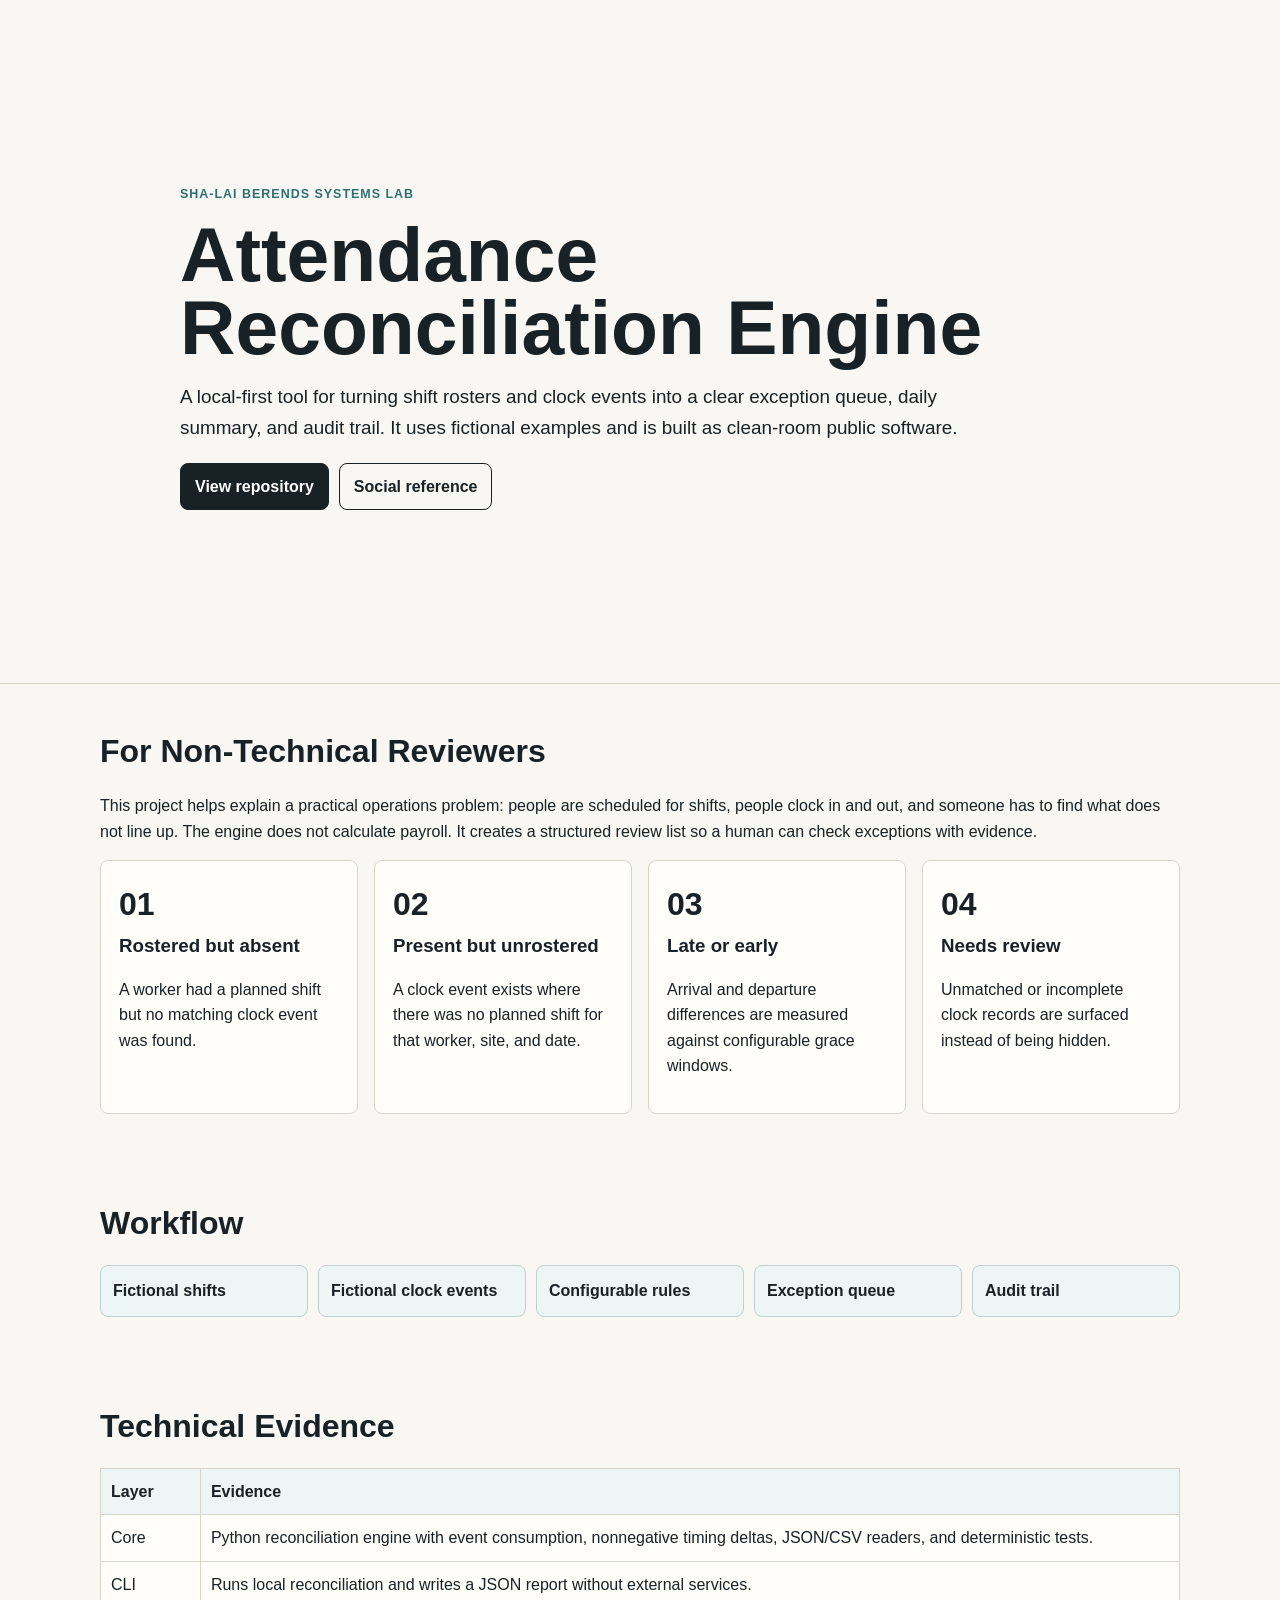
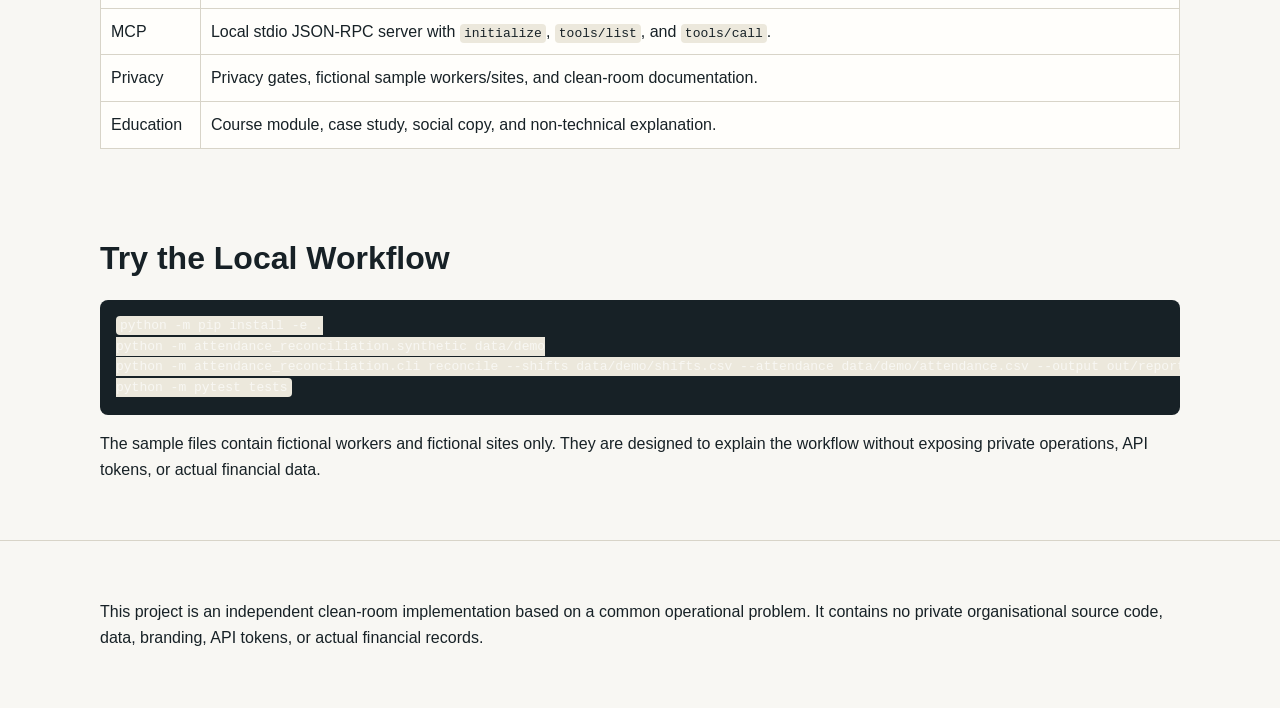
==== site/index.html @ 908300ed "feat: publish attendance reconciliation engine" ====
<!doctype html>
<html lang="en">
  <head>
    <meta charset="utf-8" />
    <meta name="viewport" content="width=device-width, initial-scale=1" />
    <title>Attendance Reconciliation Engine | Sha-Lai Berends Systems Lab</title>
    <meta name="description" content="A clean-room open-source attendance reconciliation engine that compares planned shifts with clock events using fictional data and auditable rules." />
    <link rel="stylesheet" href="./assets/styles.css" />
  </head>
  <body>
    <header class="hero">
      <div class="wrap">
        <p class="eyebrow">Sha-Lai Berends Systems Lab</p>
        <h1>Attendance Reconciliation Engine</h1>
        <p class="lede">A local-first tool for turning shift rosters and clock events into a clear exception queue, daily summary, and audit trail. It uses fictional examples and is built as clean-room public software.</p>
        <div class="button-row">
          <a class="button primary" href="https://github.com/berendsshalai/attendance-reconciliation-engine">View repository</a>
          <a class="button" href="./socials/">Social reference</a>
        </div>
      </div>
    </header>

    <main>
      <section>
        <div class="wrap">
          <h2>For Non-Technical Reviewers</h2>
          <p>This project helps explain a practical operations problem: people are scheduled for shifts, people clock in and out, and someone has to find what does not line up. The engine does not calculate payroll. It creates a structured review list so a human can check exceptions with evidence.</p>
          <div class="grid">
            <div class="card"><span class="metric">01</span><h3>Rostered but absent</h3><p>A worker had a planned shift but no matching clock event was found.</p></div>
            <div class="card"><span class="metric">02</span><h3>Present but unrostered</h3><p>A clock event exists where there was no planned shift for that worker, site, and date.</p></div>
            <div class="card"><span class="metric">03</span><h3>Late or early</h3><p>Arrival and departure differences are measured against configurable grace windows.</p></div>
            <div class="card"><span class="metric">04</span><h3>Needs review</h3><p>Unmatched or incomplete clock records are surfaced instead of being hidden.</p></div>
          </div>
        </div>
      </section>

      <section>
        <div class="wrap">
          <h2>Workflow</h2>
          <div class="flow">
            <span>Fictional shifts</span>
            <span>Fictional clock events</span>
            <span>Configurable rules</span>
            <span>Exception queue</span>
            <span>Audit trail</span>
          </div>
        </div>
      </section>

      <section>
        <div class="wrap">
          <h2>Technical Evidence</h2>
          <table>
            <tr><th>Layer</th><th>Evidence</th></tr>
            <tr><td>Core</td><td>Python reconciliation engine with event consumption, nonnegative timing deltas, JSON/CSV readers, and deterministic tests.</td></tr>
            <tr><td>CLI</td><td>Runs local reconciliation and writes a JSON report without external services.</td></tr>
            <tr><td>MCP</td><td>Local stdio JSON-RPC server with <code>initialize</code>, <code>tools/list</code>, and <code>tools/call</code>.</td></tr>
            <tr><td>Privacy</td><td>Privacy gates, fictional sample workers/sites, and clean-room documentation.</td></tr>
            <tr><td>Education</td><td>Course module, case study, social copy, and non-technical explanation.</td></tr>
          </table>
        </div>
      </section>

      <section>
        <div class="wrap">
          <h2>Try the Local Workflow</h2>
          <pre><code>python -m pip install -e .
python -m attendance_reconciliation.synthetic data/demo
python -m attendance_reconciliation.cli reconcile --shifts data/demo/shifts.csv --attendance data/demo/attendance.csv --output out/report.json
python -m pytest tests</code></pre>
          <p>The sample files contain fictional workers and fictional sites only. They are designed to explain the workflow without exposing private operations, API tokens, or actual financial data.</p>
        </div>
      </section>
    </main>

    <footer>
      <div class="wrap">
        <p>This project is an independent clean-room implementation based on a common operational problem. It contains no private organisational source code, data, branding, API tokens, or actual financial records.</p>
      </div>
    </footer>
  </body>
</html>
---- site/assets/styles.css ----
:root {
  color: #172126;
  background: #f8f7f3;
  font-family: Arial, sans-serif;
  line-height: 1.6;
}

* {
  box-sizing: border-box;
}

body {
  margin: 0;
}

a {
  color: #205f63;
}

header,
section,
footer {
  padding: 42px 20px;
}

.wrap {
  max-width: 1080px;
  margin: 0 auto;
}

.hero {
  min-height: 76vh;
  display: grid;
  align-items: center;
  border-bottom: 1px solid #d8d4c8;
}

.eyebrow {
  text-transform: uppercase;
  letter-spacing: 0.08em;
  font-weight: 700;
  color: #2f6f73;
  font-size: 0.78rem;
}

h1 {
  max-width: 920px;
  margin: 0;
  font-size: clamp(2.4rem, 6vw, 5.8rem);
  line-height: 0.95;
  letter-spacing: 0;
}

h2 {
  font-size: 2rem;
  margin: 0 0 16px;
}

h3 {
  margin: 0 0 8px;
}

.lede {
  max-width: 780px;
  font-size: 1.18rem;
}

.grid {
  display: grid;
  grid-template-columns: repeat(auto-fit, minmax(240px, 1fr));
  gap: 16px;
}

.card,
.panel {
  border: 1px solid #d8d4c8;
  border-radius: 8px;
  background: #fffefb;
  padding: 18px;
}

.metric {
  font-size: 2rem;
  font-weight: 800;
  display: block;
}

.flow {
  display: grid;
  grid-template-columns: repeat(auto-fit, minmax(150px, 1fr));
  gap: 10px;
}

.flow span {
  border: 1px solid #becfcf;
  background: #edf5f5;
  border-radius: 8px;
  padding: 12px;
  font-weight: 700;
}

code {
  background: #ece8dc;
  border-radius: 4px;
  padding: 2px 4px;
}

pre {
  overflow: auto;
  background: #172126;
  color: #f8f7f3;
  border-radius: 8px;
  padding: 16px;
}

.button-row {
  display: flex;
  flex-wrap: wrap;
  gap: 10px;
  margin-top: 20px;
}

.button {
  border: 1px solid #172126;
  border-radius: 8px;
  color: #172126;
  text-decoration: none;
  padding: 10px 14px;
  font-weight: 700;
}

.button.primary {
  background: #172126;
  color: #fff;
}

table {
  border-collapse: collapse;
  width: 100%;
  background: #fffefb;
}

th,
td {
  border: 1px solid #d8d4c8;
  padding: 10px;
  text-align: left;
  vertical-align: top;
}

th {
  background: #edf5f5;
}

footer {
  border-top: 1px solid #d8d4c8;
}
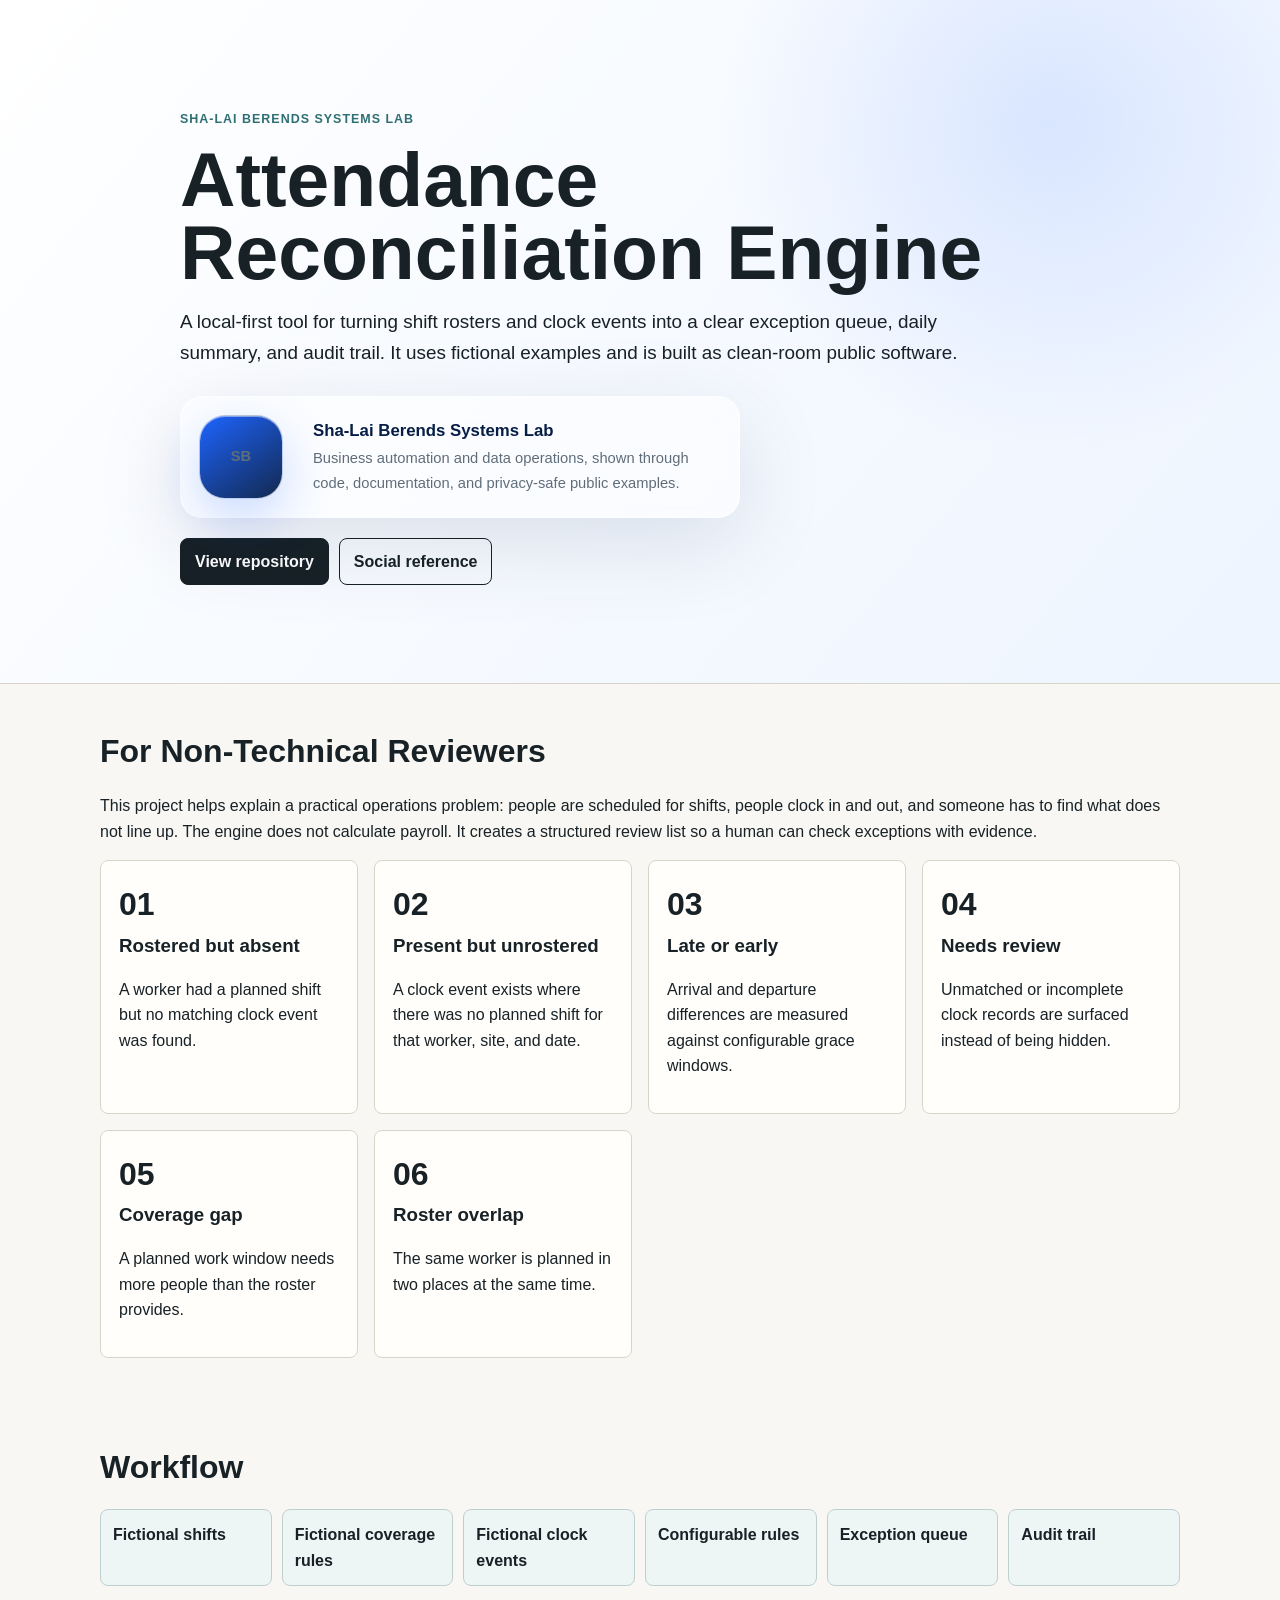
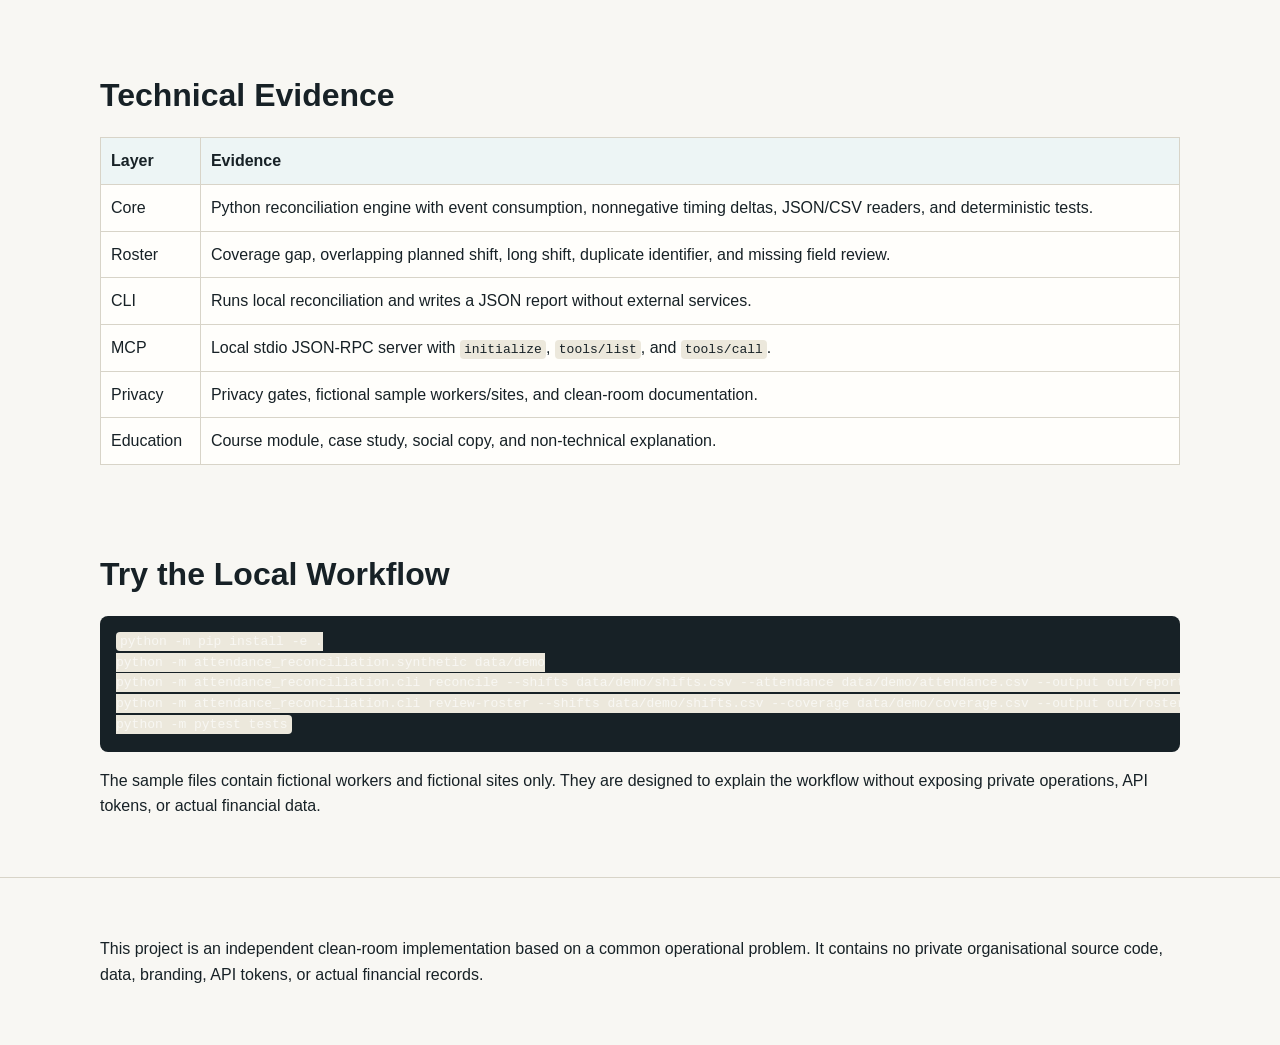
==== commit 30f33111: "feat: expand roster review system" ====
--- a/site/index.html
+++ b/site/index.html
@@ -13,6 +13,13 @@
         <p class="eyebrow">Sha-Lai Berends Systems Lab</p>
         <h1>Attendance Reconciliation Engine</h1>
         <p class="lede">A local-first tool for turning shift rosters and clock events into a clear exception queue, daily summary, and audit trail. It uses fictional examples and is built as clean-room public software.</p>
+        <div class="identity-panel" aria-label="Public project identity">
+          <span class="glass-logo" aria-hidden="true">SB</span>
+          <div>
+            <strong>Sha-Lai Berends Systems Lab</strong>
+            <span>Business automation and data operations, shown through code, documentation, and privacy-safe public examples.</span>
+          </div>
+        </div>
         <div class="button-row">
           <a class="button primary" href="https://github.com/berendsshalai/attendance-reconciliation-engine">View repository</a>
           <a class="button" href="./socials/">Social reference</a>
@@ -30,6 +37,8 @@
             <div class="card"><span class="metric">02</span><h3>Present but unrostered</h3><p>A clock event exists where there was no planned shift for that worker, site, and date.</p></div>
             <div class="card"><span class="metric">03</span><h3>Late or early</h3><p>Arrival and departure differences are measured against configurable grace windows.</p></div>
             <div class="card"><span class="metric">04</span><h3>Needs review</h3><p>Unmatched or incomplete clock records are surfaced instead of being hidden.</p></div>
+            <div class="card"><span class="metric">05</span><h3>Coverage gap</h3><p>A planned work window needs more people than the roster provides.</p></div>
+            <div class="card"><span class="metric">06</span><h3>Roster overlap</h3><p>The same worker is planned in two places at the same time.</p></div>
           </div>
         </div>
       </section>
@@ -39,6 +48,7 @@
           <h2>Workflow</h2>
           <div class="flow">
             <span>Fictional shifts</span>
+            <span>Fictional coverage rules</span>
             <span>Fictional clock events</span>
             <span>Configurable rules</span>
             <span>Exception queue</span>
@@ -53,6 +63,7 @@
           <table>
             <tr><th>Layer</th><th>Evidence</th></tr>
             <tr><td>Core</td><td>Python reconciliation engine with event consumption, nonnegative timing deltas, JSON/CSV readers, and deterministic tests.</td></tr>
+            <tr><td>Roster</td><td>Coverage gap, overlapping planned shift, long shift, duplicate identifier, and missing field review.</td></tr>
             <tr><td>CLI</td><td>Runs local reconciliation and writes a JSON report without external services.</td></tr>
             <tr><td>MCP</td><td>Local stdio JSON-RPC server with <code>initialize</code>, <code>tools/list</code>, and <code>tools/call</code>.</td></tr>
             <tr><td>Privacy</td><td>Privacy gates, fictional sample workers/sites, and clean-room documentation.</td></tr>
@@ -67,6 +78,7 @@
           <pre><code>python -m pip install -e .
 python -m attendance_reconciliation.synthetic data/demo
 python -m attendance_reconciliation.cli reconcile --shifts data/demo/shifts.csv --attendance data/demo/attendance.csv --output out/report.json
+python -m attendance_reconciliation.cli review-roster --shifts data/demo/shifts.csv --coverage data/demo/coverage.csv --output out/roster-review.json
 python -m pytest tests</code></pre>
           <p>The sample files contain fictional workers and fictional sites only. They are designed to explain the workflow without exposing private operations, API tokens, or actual financial data.</p>
         </div>
--- a/site/assets/styles.css
+++ b/site/assets/styles.css
@@ -3,6 +3,11 @@
   background: #f8f7f3;
   font-family: Arial, sans-serif;
   line-height: 1.6;
+  --navy: #061d46;
+  --blue: #115cff;
+  --sky: #d7e8ff;
+  --muted: #5f6d7a;
+  --line: rgba(6, 29, 70, 0.14);
 }
 
 * {
@@ -33,6 +38,9 @@
   display: grid;
   align-items: center;
   border-bottom: 1px solid #d8d4c8;
+  background:
+    radial-gradient(circle at 82% 18%, rgba(17, 92, 255, 0.12), transparent 28%),
+    linear-gradient(130deg, #fff 0%, #eef5ff 100%);
 }
 
 .eyebrow {
@@ -155,3 +163,204 @@
 footer {
   border-top: 1px solid #d8d4c8;
 }
+
+.identity-panel {
+  margin-top: 28px;
+  display: grid;
+  grid-template-columns: 96px minmax(0, 1fr);
+  gap: 18px;
+  align-items: center;
+  max-width: 560px;
+  padding: 18px;
+  border: 1px solid rgba(255, 255, 255, 0.58);
+  border-radius: 22px;
+  background: rgba(255, 255, 255, 0.48);
+  box-shadow: 0 24px 90px rgba(6, 29, 70, 0.12);
+  backdrop-filter: blur(18px);
+}
+
+.glass-logo {
+  width: 84px;
+  height: 84px;
+  display: grid;
+  place-items: center;
+  border: 1px solid rgba(255, 255, 255, 0.7);
+  border-radius: 26px;
+  color: white;
+  background:
+    linear-gradient(145deg, rgba(17, 92, 255, 0.95), rgba(6, 29, 70, 0.95)),
+    rgba(255, 255, 255, 0.28);
+  box-shadow: inset 0 1px 0 rgba(255, 255, 255, 0.45), 0 18px 50px rgba(17, 92, 255, 0.22);
+  font-size: 1.45rem;
+  font-weight: 900;
+}
+
+.identity-panel strong {
+  display: block;
+  color: var(--navy);
+  font-size: 1.05rem;
+}
+
+.identity-panel span {
+  color: var(--muted);
+  font-size: 0.92rem;
+}
+
+.socials-hero {
+  min-height: 540px;
+  display: grid;
+  grid-template-columns: minmax(0, 1fr) 340px;
+  gap: 56px;
+  align-items: center;
+  background: linear-gradient(130deg, #fff 0%, #eef5ff 100%);
+  border-bottom: 1px solid var(--line);
+}
+
+.socials-hero .profile-card {
+  min-height: 320px;
+  display: flex;
+  flex-direction: column;
+  justify-content: flex-end;
+  padding: 28px;
+  border: 1px solid rgba(255, 255, 255, 0.25);
+  border-radius: 24px;
+  color: white;
+  background:
+    linear-gradient(145deg, rgba(6, 29, 70, 0.94), rgba(17, 92, 255, 0.78)),
+    rgba(255, 255, 255, 0.2);
+  box-shadow: 0 30px 90px rgba(6, 29, 70, 0.18);
+  backdrop-filter: blur(20px);
+}
+
+.socials-hero .profile-card .glass-logo {
+  margin-bottom: auto;
+}
+
+.social-grid {
+  display: grid;
+  grid-template-columns: repeat(3, minmax(0, 1fr));
+  gap: 14px;
+}
+
+.social-card {
+  min-height: 320px;
+  display: flex;
+  flex-direction: column;
+  padding: 24px;
+  border: 1px solid rgba(255, 255, 255, 0.6);
+  border-radius: 22px;
+  color: var(--navy);
+  text-decoration: none;
+  background: rgba(255, 255, 255, 0.64);
+  box-shadow: 0 18px 60px rgba(6, 29, 70, 0.08);
+  backdrop-filter: blur(16px);
+  transition: transform 0.24s ease, border-color 0.24s ease, box-shadow 0.24s ease;
+}
+
+.social-card:hover {
+  transform: translateY(-5px);
+  border-color: rgba(17, 92, 255, 0.5);
+  box-shadow: 0 30px 82px rgba(6, 29, 70, 0.14);
+}
+
+.social-card.featured {
+  border-color: rgba(17, 92, 255, 0.6);
+}
+
+.social-card-top {
+  display: flex;
+  justify-content: space-between;
+  align-items: flex-start;
+}
+
+.social-icon {
+  width: 52px;
+  height: 52px;
+  display: grid;
+  place-items: center;
+  border-radius: 15px;
+  color: white;
+  background: var(--blue);
+  font-weight: 900;
+  letter-spacing: 0;
+}
+
+.social-icon.github,
+.social-icon.x {
+  background: #0a0f18;
+}
+
+.social-icon.linkedin {
+  background: #0a66c2;
+}
+
+.social-icon.instagram {
+  background: linear-gradient(145deg, #833ab4, #fd1d1d, #fcb045);
+}
+
+.social-icon.website {
+  background: var(--navy);
+}
+
+.social-card small,
+.social-signal {
+  color: var(--muted);
+  font-size: 0.72rem;
+  font-weight: 800;
+  text-transform: uppercase;
+  letter-spacing: 0.12em;
+}
+
+.social-signal {
+  margin-top: 46px;
+  color: var(--blue);
+}
+
+.social-card h2 {
+  margin: 8px 0 0;
+  color: var(--navy);
+  font-size: 1.75rem;
+}
+
+.social-card strong {
+  color: var(--blue);
+}
+
+.social-card p {
+  color: var(--muted);
+}
+
+.social-open {
+  margin-top: auto;
+  display: flex;
+  justify-content: space-between;
+  align-items: center;
+  font-weight: 800;
+}
+
+.socials-note {
+  text-align: center;
+  color: white;
+  background: var(--navy);
+}
+
+.socials-note h2 {
+  color: white;
+}
+
+.socials-note p {
+  max-width: 720px;
+  margin: 0 auto 12px;
+  color: #c7d7ed;
+}
+
+@media (max-width: 780px) {
+  .identity-panel,
+  .socials-hero {
+    grid-template-columns: 1fr;
+  }
+
+  .social-grid {
+    grid-template-columns: 1fr;
+  }
+}
